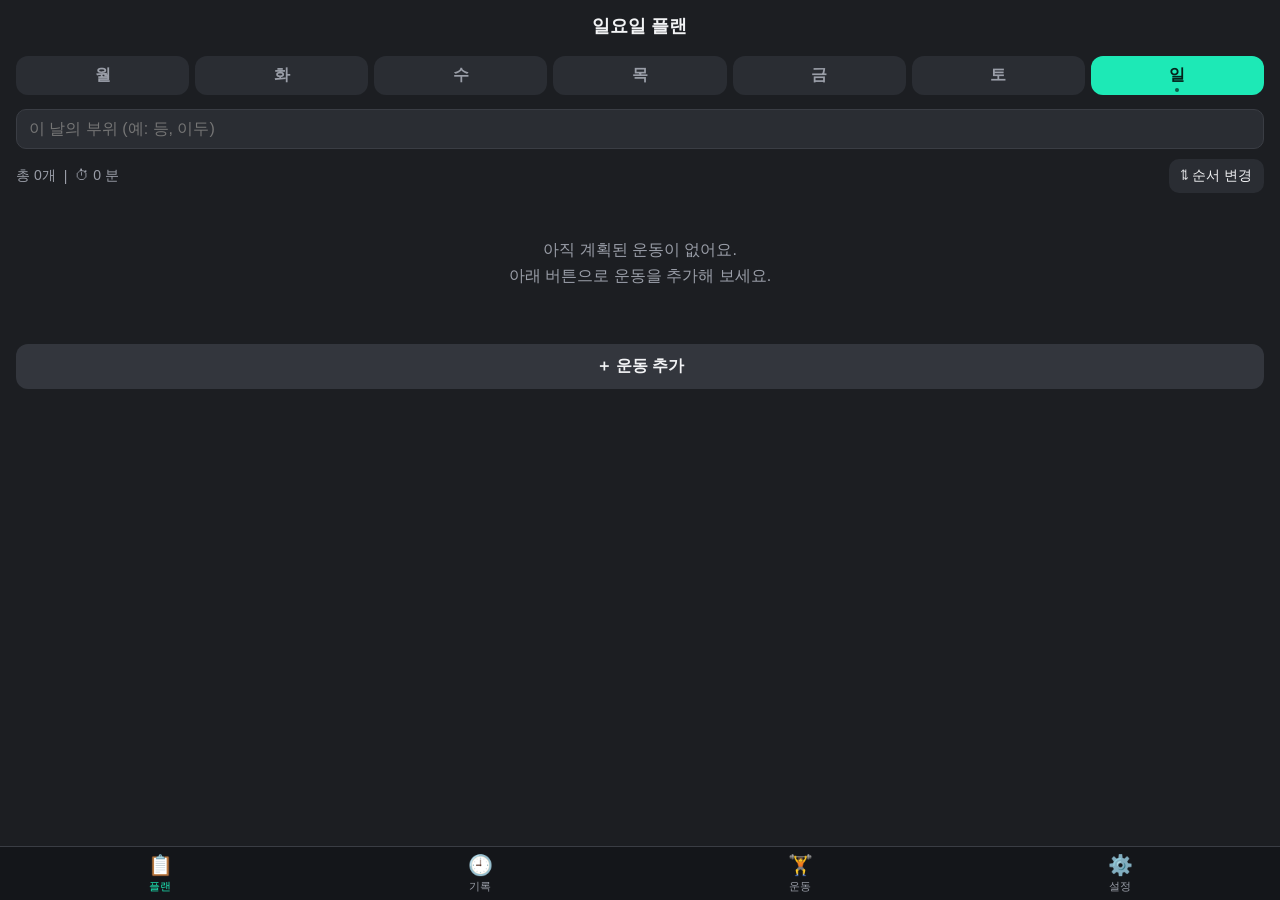
==== docs/index.html @ 8c1cabd2 "Pages 배포를 위해 app/ 폴더를 docs/로 변경 Co-Authored-By: Claude Sonnet 5.5 <noreply@anthropic.com>" ====
<!doctype html>
<html lang="ko">
<head>
<meta charset="utf-8">
<meta name="viewport" content="width=device-width, initial-scale=1, viewport-fit=cover, user-scalable=no">
<meta name="apple-mobile-web-app-capable" content="yes">
<meta name="mobile-web-app-capable" content="yes">
<meta name="apple-mobile-web-app-status-bar-style" content="black-translucent">
<meta name="apple-mobile-web-app-title" content="운동기록">
<meta name="theme-color" content="#1c1e22">
<link rel="manifest" href="manifest.webmanifest">
<link rel="apple-touch-icon" href="icon-180.png">
<link rel="icon" href="icon-192.png">
<link rel="stylesheet" href="style.css">
<title>운동기록</title>
</head>
<body>
<div id="app"></div>
<script src="data.js"></script>
<script src="app.js"></script>
</body>
</html>
---- docs/style.css ----
:root {
  --bg: #1c1e22; --bg2: #14161a; --card: #33363d; --card2: #2a2d33; --line: #3a3d44;
  --text: #f2f3f5; --sub: #9a9ea8; --accent: #1de9b6; --accent-d: #0b3d33; --danger: #ff6b6b;
  --safe-b: env(safe-area-inset-bottom, 0px); --safe-t: env(safe-area-inset-top, 0px);
}
* { box-sizing: border-box; -webkit-tap-highlight-color: transparent; }
html, body { margin: 0; height: 100%; background: var(--bg); color: var(--text); overscroll-behavior: none;
  font-family: -apple-system, BlinkMacSystemFont, 'Apple SD Gothic Neo', 'Noto Sans KR', sans-serif; }
body { position: fixed; inset: 0; }
button { font: inherit; color: inherit; background: none; border: 0; cursor: pointer; padding: 0; }
input, textarea, select { font: inherit; color: var(--text); background: var(--card2); border: 1px solid var(--line);
  border-radius: 10px; padding: 10px 12px; width: 100%; outline: none; font-size: 16px; }
input:focus, textarea:focus, select:focus { border-color: var(--accent); }
textarea { resize: vertical; min-height: 90px; }
label { display: block; font-size: 13px; color: var(--sub); margin: 14px 0 6px; }

#app { position: absolute; inset: 0; display: flex; flex-direction: column; }
.screen { position: absolute; inset: 0; display: flex; flex-direction: column; background: var(--bg); z-index: 5; }
.topbar { display: flex; align-items: center; justify-content: space-between; min-height: 52px;
  padding: calc(var(--safe-t) + 6px) 12px 6px; flex: none; }
.topbar h1 { font-size: 18px; margin: 0; font-weight: 700; text-align: center; flex: 1; padding: 0 6px;
  overflow: hidden; text-overflow: ellipsis; white-space: nowrap; }
.icon-btn { width: 40px; height: 40px; display: grid; place-items: center; font-size: 22px; border-radius: 20px; }
.icon-btn:active { background: var(--card2); }
.scroll { flex: 1; overflow-y: auto; -webkit-overflow-scrolling: touch; padding: 0 16px 24px; }
.pad-bottom { height: 96px; }

.tabbar { flex: none; display: flex; background: var(--bg2); border-top: 1px solid var(--line);
  padding: 6px 0 calc(var(--safe-b) + 6px); }
.tabbar button { flex: 1; display: flex; flex-direction: column; align-items: center; gap: 2px; color: var(--sub); font-size: 11px; }
.tabbar button .ic { font-size: 20px; line-height: 1.2; }
.tabbar button.on { color: var(--accent); }

.days { display: flex; gap: 6px; padding: 4px 16px 8px; flex: none; }
.days button { flex: 1; padding: 9px 0; border-radius: 12px; background: var(--card2); color: var(--sub); font-weight: 600; position: relative; }
.days button.on { background: var(--accent); color: #05231c; }
.days button.today::after { content: ''; position: absolute; left: 50%; bottom: 3px; width: 4px; height: 4px; margin-left: -2px; border-radius: 2px; background: currentColor; opacity: .7; }

.meta { display: flex; align-items: center; gap: 8px; margin: 6px 0 4px; font-size: 14px; color: var(--sub); }
.meta .sp { flex: 1; }
.chip { background: var(--card2); border-radius: 10px; padding: 8px 12px; font-size: 14px; color: var(--text); }
.chip.on { background: var(--accent-d); color: var(--accent); outline: 1px solid var(--accent); }
.chips { display: flex; gap: 8px; overflow-x: auto; padding: 4px 0 10px; }
.chips .chip { flex: none; }

.item { display: flex; align-items: center; gap: 12px; padding: 14px 0; border-bottom: 1px solid var(--line); }
.item .thumb { width: 64px; height: 64px; border-radius: 12px; background: var(--card2); flex: none; overflow: hidden;
  display: grid; place-items: center; font-size: 12px; color: var(--accent); font-weight: 700; text-align: center; }
.item .thumb img { width: 100%; height: 100%; object-fit: cover; }
.item .body { flex: 1; min-width: 0; }
.item .name { font-size: 17px; font-weight: 600; }
.item .sub { font-size: 14px; color: var(--sub); margin-top: 3px; }
.item .memo { font-size: 13px; color: var(--accent); margin-top: 4px; white-space: pre-wrap; display: -webkit-box;
  -webkit-line-clamp: 2; -webkit-box-orient: vertical; overflow: hidden; }
.item .ctl { display: flex; flex-direction: column; }
.item .ctl button { padding: 2px 10px; font-size: 16px; color: var(--sub); }

.fab { position: absolute; left: 16px; right: 16px; bottom: 12px; height: 54px; border-radius: 16px; background: var(--accent);
  color: #05231c; font-size: 18px; font-weight: 700; box-shadow: 0 6px 20px rgba(0,0,0,.4); }
.fab.danger { background: var(--danger); color: #2b0606; }
.wrap-bottom { position: relative; flex: none; }
.btn { background: var(--card); border-radius: 12px; padding: 12px 16px; font-weight: 600; }
.btn.primary { background: var(--accent); color: #05231c; }
.btn.danger { background: #4a2a2a; color: var(--danger); }
.btn.block { width: 100%; display: block; text-align: center; }
.row { display: flex; gap: 8px; }
.row > * { flex: 1; }

.tabs2 { display: flex; border-bottom: 2px solid var(--line); flex: none; }
.tabs2 button { flex: 1; padding: 12px 0; color: var(--sub); font-size: 16px; margin-bottom: -2px; border-bottom: 2px solid transparent; }
.tabs2 button.on { color: var(--text); border-bottom-color: var(--text); }

h2 { font-size: 22px; margin: 22px 0 10px; }
h3 { font-size: 18px; margin: 20px 0 8px; }
ol, ul.guide { padding-left: 20px; margin: 0; line-height: 1.7; color: #dfe1e5; }
.sect { background: var(--card2); border-radius: 14px; padding: 4px 16px 16px; margin-top: 14px; }
.photo { width: 100%; max-height: 260px; object-fit: cover; border-radius: 14px; background: var(--card2); margin-top: 14px; display: block; }
.empty { text-align: center; color: var(--sub); padding: 40px 0; line-height: 1.6; }

.log-date { font-size: 17px; margin: 22px 0 10px; }
.log-card { background: var(--card); border-radius: 18px; padding: 18px 20px; display: grid; grid-template-columns: 1fr 1fr; gap: 10px 12px; font-size: 20px; }
.log-card .t { grid-column: 1 / -1; font-size: 13px; color: var(--sub); margin-bottom: -2px; }

.card { background: var(--card2); border-radius: 16px; padding: 14px 16px; margin-top: 12px; }
.sess { background: var(--card); border-radius: 16px; padding: 14px 16px; margin-top: 12px; display: block; width: 100%; text-align: left; }
.sess .h { display: flex; justify-content: space-between; font-weight: 700; }
.sess .s { color: var(--sub); font-size: 14px; margin-top: 4px; }
.stats { display: flex; gap: 10px; margin: 8px 0; }
.stats .card { flex: 1; text-align: center; margin: 0; }
.stats b { font-size: 24px; display: block; color: var(--accent); }
.stats span { font-size: 12px; color: var(--sub); }

/* workout */
.w-card { background: var(--card2); border-radius: 16px; padding: 14px; margin-top: 14px; }
.w-card .nm { font-size: 17px; font-weight: 700; display: flex; justify-content: space-between; align-items: center; gap: 8px; }
.w-card .memo { font-size: 13px; color: var(--accent); background: var(--accent-d); border-radius: 10px; padding: 8px 10px; margin: 8px 0 2px; white-space: pre-wrap; }
.w-card .last { font-size: 12px; color: var(--sub); margin-top: 6px; }
.setrow { display: grid; grid-template-columns: 28px 1fr 1fr 46px; gap: 8px; align-items: center; margin-top: 8px; }
.setrow .n { text-align: center; color: var(--sub); font-weight: 700; }
.setrow input { text-align: center; padding: 9px 4px; }
.setrow .ck { height: 42px; border-radius: 10px; background: var(--card); color: var(--sub); font-size: 20px; }
.setrow.done .ck { background: var(--accent); color: #05231c; }
.setrow.done input { background: var(--accent-d); border-color: var(--accent-d); }
.restbar { position: absolute; left: 12px; right: 12px; bottom: calc(var(--safe-b) + 76px); background: #0e2f29; border: 1px solid var(--accent);
  border-radius: 16px; padding: 10px 14px; display: flex; align-items: center; gap: 10px; z-index: 40; }
.restbar .tm { font-size: 26px; font-weight: 700; color: var(--accent); flex: 1; font-variant-numeric: tabular-nums; }
.restbar button { padding: 8px 12px; background: var(--card); border-radius: 10px; font-size: 14px; }

/* sheet */
.overlay { position: fixed; inset: 0; background: rgba(0,0,0,.6); z-index: 50; display: flex; align-items: flex-end; }
.sheet { background: var(--bg); width: 100%; max-height: 88%; overflow-y: auto; border-radius: 22px 22px 0 0; padding: 18px 18px calc(var(--safe-b) + 22px); }
.sheet h3 { margin-top: 2px; }
.sheet .pick { display: flex; align-items: center; justify-content: space-between; padding: 14px 4px; border-bottom: 1px solid var(--line); width: 100%; text-align: left; }
.sheet .pick small { color: var(--sub); }

.chart { width: 100%; background: var(--card2); border-radius: 16px; padding: 10px; margin-top: 8px; }
.chart svg { width: 100%; height: auto; display: block; }
.toast { position: fixed; left: 50%; bottom: 120px; transform: translateX(-50%); background: #000c; padding: 10px 16px; border-radius: 20px; z-index: 99; font-size: 14px; }
.hint { font-size: 13px; color: var(--sub); line-height: 1.6; }
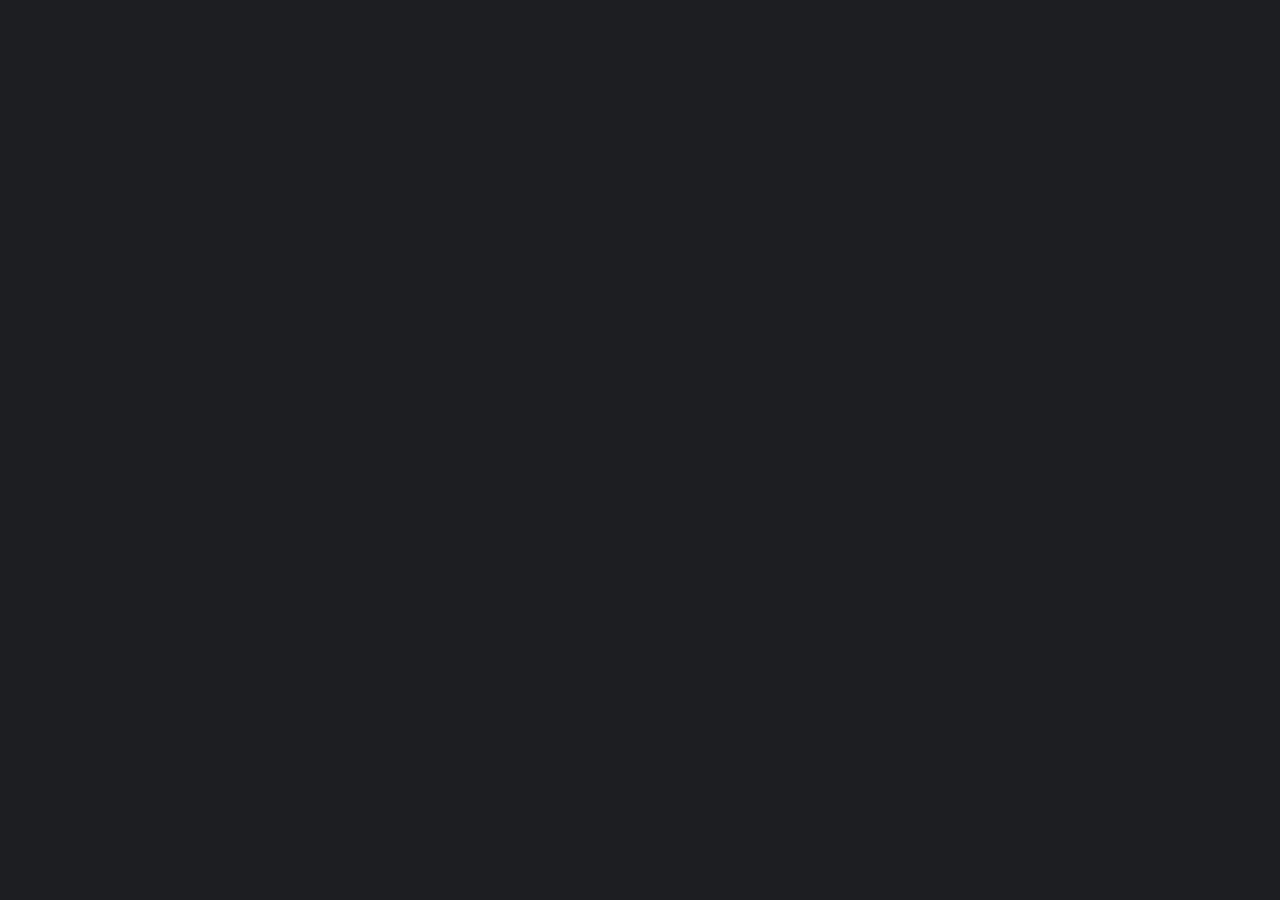
==== commit 9ba581d8: "Firebase 로그인 및 Firestore 동기화 추가 (Mac·아이폰 공유, 오프라인 지원) Co-Authored-By: Claude Sonnet 5.5 <noreply@ant" ====
--- a/docs/index.html
+++ b/docs/index.html
@@ -17,6 +17,6 @@
 <body>
 <div id="app"></div>
 <script src="data.js"></script>
-<script src="app.js"></script>
+<script type="module" src="app.js"></script>
 </body>
 </html>
